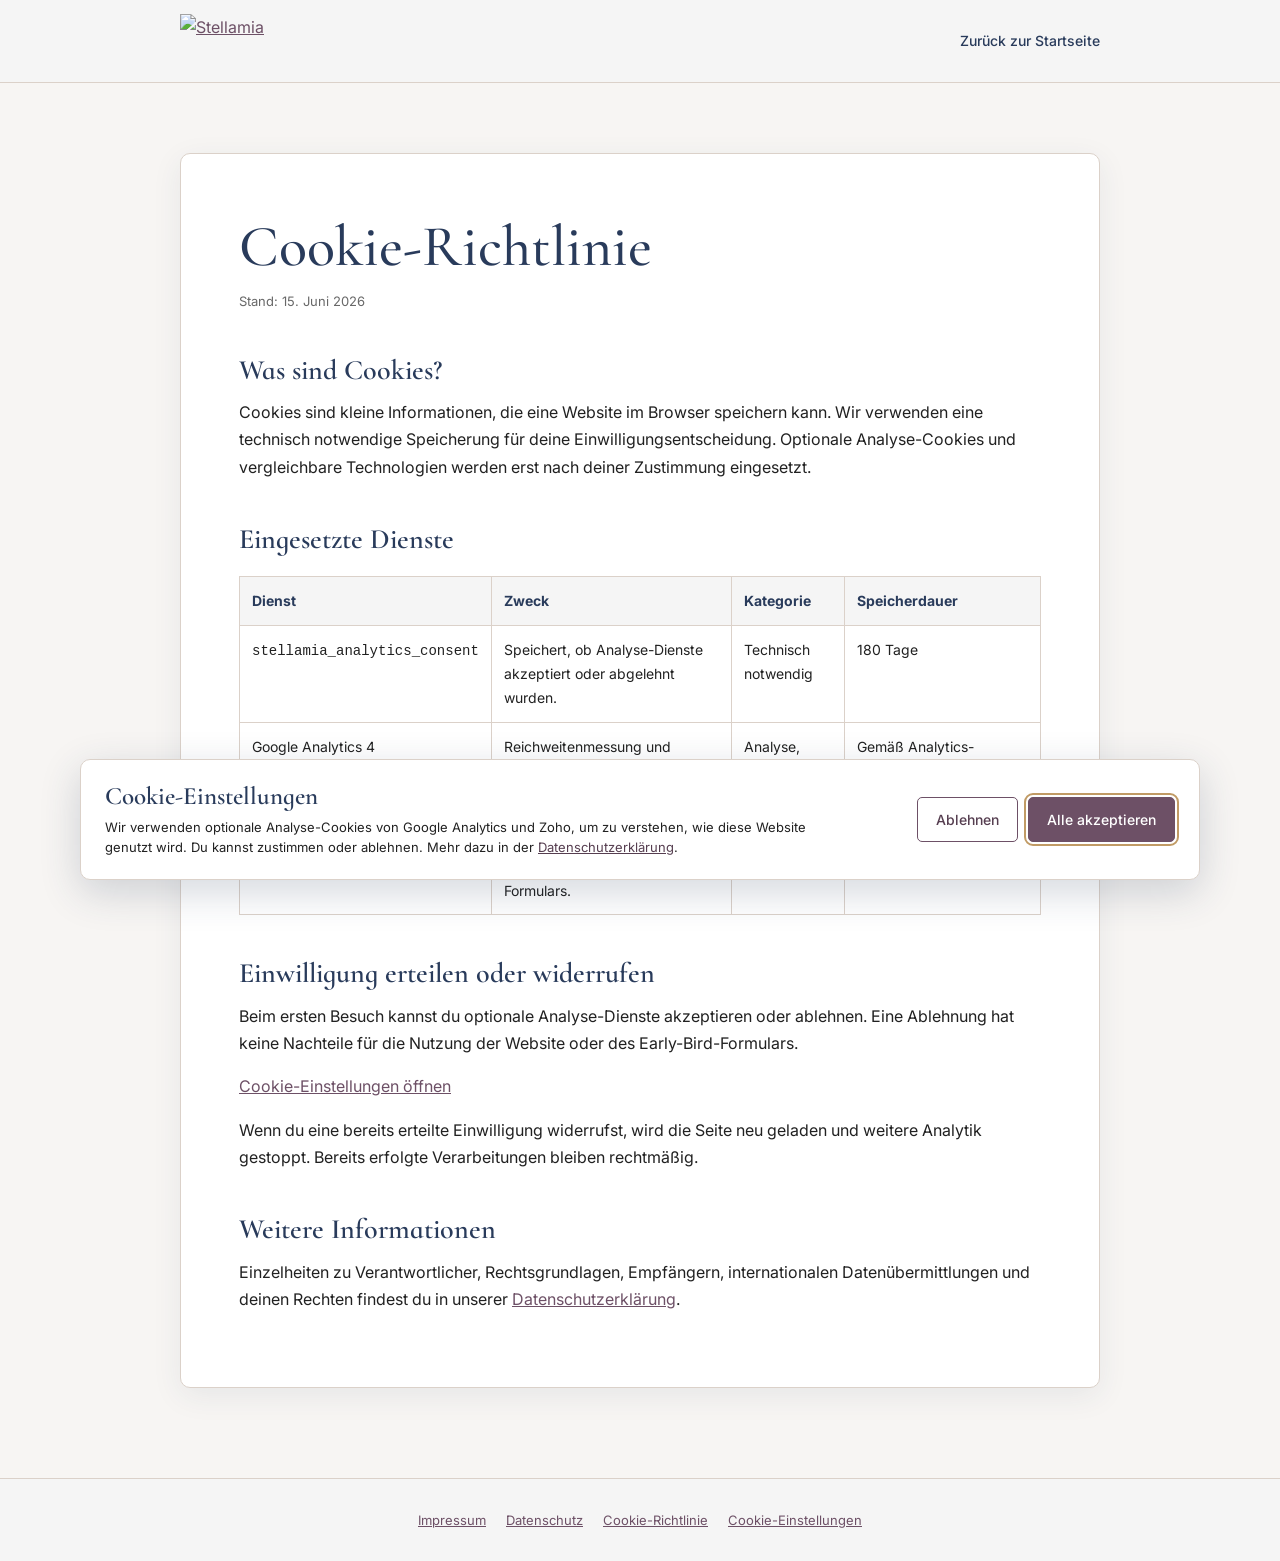
==== cookie-richtlinie.html @ c5b22623 "Implement cookie consent management and legal pages for GDPR compliance" ====
<!DOCTYPE html>
<html lang="de">
<head>
    <meta charset="UTF-8">
    <meta name="viewport" content="width=device-width, initial-scale=1.0">
    <title>Cookie-Richtlinie | Stellamia Crowdfunding</title>
    <meta name="description" content="Informationen zu Cookies und Analysediensten auf der Stellamia Crowdfunding-Website.">
    <meta name="robots" content="index, follow">
    <link rel="canonical" href="https://crowdfunding.stellamia.eu/cookie-richtlinie.html">
    <link rel="preconnect" href="https://fonts.googleapis.com">
    <link rel="preconnect" href="https://fonts.gstatic.com" crossorigin>
    <link href="https://fonts.googleapis.com/css2?family=Cormorant+Infant:wght@400;500;600&family=Inter:wght@300;400;500;600&display=swap" rel="stylesheet">
    <link rel="stylesheet" href="css/legal.css">
    <link rel="stylesheet" href="css/cookie-consent.css">
</head>
<body>
    <header class="legal-header">
        <div class="legal-header__inner">
            <a class="legal-logo" href="./" aria-label="Zur Stellamia Crowdfunding-Seite">
                <img src="https://stellamia.eu/wp-content/uploads/2025/03/Lunea-1.png" alt="Stellamia">
            </a>
            <a class="legal-back" href="./">Zurück zur Startseite</a>
        </div>
    </header>

    <main class="legal-main">
        <article class="legal-document">
            <h1>Cookie-Richtlinie</h1>
            <p class="legal-updated">Stand: 15. Juni 2026</p>

            <h2>Was sind Cookies?</h2>
            <p>Cookies sind kleine Informationen, die eine Website im Browser speichern kann. Wir verwenden eine technisch notwendige Speicherung für deine Einwilligungsentscheidung. Optionale Analyse-Cookies und vergleichbare Technologien werden erst nach deiner Zustimmung eingesetzt.</p>

            <h2>Eingesetzte Dienste</h2>
            <table class="legal-table">
                <thead>
                    <tr>
                        <th>Dienst</th>
                        <th>Zweck</th>
                        <th>Kategorie</th>
                        <th>Speicherdauer</th>
                    </tr>
                </thead>
                <tbody>
                    <tr>
                        <td><code>stellamia_analytics_consent</code></td>
                        <td>Speichert, ob Analyse-Dienste akzeptiert oder abgelehnt wurden.</td>
                        <td>Technisch notwendig</td>
                        <td>180 Tage</td>
                    </tr>
                    <tr>
                        <td>Google Analytics 4</td>
                        <td>Reichweitenmessung und Analyse der Websitenutzung.</td>
                        <td>Analyse, optional</td>
                        <td>Gemäß Analytics-Konfiguration und Google-Löschfristen</td>
                    </tr>
                    <tr>
                        <td>Zoho WebForm Analytics</td>
                        <td>Messung und technische Optimierung des Early-Bird-Formulars.</td>
                        <td>Analyse, optional</td>
                        <td>Gemäß Zoho-Konfiguration</td>
                    </tr>
                </tbody>
            </table>

            <h2>Einwilligung erteilen oder widerrufen</h2>
            <p>Beim ersten Besuch kannst du optionale Analyse-Dienste akzeptieren oder ablehnen. Eine Ablehnung hat keine Nachteile für die Nutzung der Website oder des Early-Bird-Formulars.</p>
            <p><a href="#" data-cookie-settings>Cookie-Einstellungen öffnen</a></p>
            <p>Wenn du eine bereits erteilte Einwilligung widerrufst, wird die Seite neu geladen und weitere Analytik gestoppt. Bereits erfolgte Verarbeitungen bleiben rechtmäßig.</p>

            <h2>Weitere Informationen</h2>
            <p>Einzelheiten zu Verantwortlicher, Rechtsgrundlagen, Empfängern, internationalen Datenübermittlungen und deinen Rechten findest du in unserer <a href="datenschutz.html">Datenschutzerklärung</a>.</p>
        </article>
    </main>

    <footer class="legal-footer">
        <nav class="legal-footer__inner" aria-label="Rechtliche Navigation">
            <a href="impressum.html">Impressum</a>
            <a href="datenschutz.html">Datenschutz</a>
            <a href="cookie-richtlinie.html">Cookie-Richtlinie</a>
            <a href="#" data-cookie-settings>Cookie-Einstellungen</a>
        </nav>
    </footer>
    <script src="scripts/cookie-consent.js?v=20260615-2"></script>
</body>
</html>
---- css/legal.css ----
:root {
    --color-navy: #293b5b;
    --color-purple: #6d5066;
    --color-beige: #dbd1c9;
    --color-cream: #f5f5f5;
    --color-offwhite: #f7f5f3;
    --color-text: #212121;
    --color-white: #ffffff;
    --font-serif: "Cormorant Infant", Georgia, serif;
    --font-sans: "Inter", -apple-system, BlinkMacSystemFont, "Segoe UI", sans-serif;
}

*,
*::before,
*::after {
    box-sizing: border-box;
}

html {
    scroll-behavior: smooth;
}

body {
    margin: 0;
    background: var(--color-offwhite);
    color: var(--color-text);
    font-family: var(--font-sans);
    line-height: 1.7;
}

a {
    color: var(--color-purple);
}

.legal-header,
.legal-footer {
    border-color: var(--color-beige);
    background: var(--color-cream);
}

.legal-header {
    border-bottom: 1px solid var(--color-beige);
}

.legal-header__inner,
.legal-footer__inner,
.legal-main {
    width: min(100% - 40px, 920px);
    margin: 0 auto;
}

.legal-header__inner {
    display: flex;
    align-items: center;
    justify-content: space-between;
    min-height: 82px;
    gap: 20px;
}

.legal-logo img {
    display: block;
    width: auto;
    height: 54px;
}

.legal-back {
    color: var(--color-navy);
    font-size: 14px;
    font-weight: 500;
    text-decoration: none;
}

.legal-main {
    padding: 70px 0 90px;
}

.legal-document {
    padding: clamp(26px, 5vw, 58px);
    border: 1px solid var(--color-beige);
    border-radius: 10px;
    background: var(--color-white);
    box-shadow: 0 8px 30px rgba(41, 59, 91, 0.08);
}

.legal-document h1,
.legal-document h2,
.legal-document h3 {
    color: var(--color-navy);
    font-family: var(--font-serif);
    line-height: 1.2;
}

.legal-document h1 {
    margin: 0 0 8px;
    font-size: clamp(38px, 7vw, 58px);
    font-weight: 500;
}

.legal-document h2 {
    margin: 42px 0 12px;
    font-size: 28px;
    font-weight: 600;
}

.legal-document h3 {
    margin: 28px 0 8px;
    font-size: 21px;
    font-weight: 600;
}

.legal-document p,
.legal-document ul {
    margin: 0 0 16px;
}

.legal-document ul {
    padding-left: 22px;
}

.legal-updated {
    margin-bottom: 36px;
    color: #686868;
    font-size: 13px;
}

.legal-address {
    font-style: normal;
}

.legal-table {
    width: 100%;
    margin: 20px 0 28px;
    border-collapse: collapse;
    font-size: 14px;
}

.legal-table th,
.legal-table td {
    padding: 12px;
    border: 1px solid var(--color-beige);
    text-align: left;
    vertical-align: top;
}

.legal-table th {
    background: var(--color-cream);
    color: var(--color-navy);
}

.legal-footer {
    padding: 30px 0;
    border-top: 1px solid var(--color-beige);
    font-size: 13px;
}

.legal-footer__inner {
    display: flex;
    flex-wrap: wrap;
    justify-content: center;
    gap: 10px 20px;
    text-align: center;
}

@media (max-width: 600px) {
    .legal-header__inner {
        min-height: 70px;
    }

    .legal-logo img {
        height: 45px;
    }

    .legal-main {
        padding: 28px 0 55px;
    }

    .legal-document {
        padding: 24px 20px;
    }

    .legal-table {
        display: block;
        overflow-x: auto;
    }
}
---- css/cookie-consent.css ----
.cookie-consent {
    position: fixed;
    z-index: 10000;
    right: 20px;
    bottom: 20px;
    left: 20px;
    color: #212121;
    font-family: "Inter", -apple-system, BlinkMacSystemFont, "Segoe UI", sans-serif;
}

.cookie-consent__content {
    display: flex;
    align-items: center;
    justify-content: space-between;
    width: min(100%, 1120px);
    margin: 0 auto;
    padding: 22px 24px;
    gap: 28px;
    border: 1px solid #dbd1c9;
    border-radius: 10px;
    background: #ffffff;
    box-shadow: 0 12px 40px rgba(41, 59, 91, 0.2);
}

.cookie-consent__text {
    max-width: 720px;
}

.cookie-consent__text h2 {
    margin: 0 0 6px;
    color: #293b5b;
    font-family: "Cormorant Infant", Georgia, serif;
    font-size: 25px;
    font-weight: 600;
    line-height: 1.15;
}

.cookie-consent__text p {
    margin: 0;
    font-size: 13px;
    line-height: 1.55;
}

.cookie-consent__text a {
    color: #563e50;
    text-decoration: underline;
}

.cookie-consent__actions {
    display: flex;
    flex: 0 0 auto;
    gap: 10px;
}

.cookie-consent__button {
    min-height: 44px;
    padding: 10px 18px;
    border: 1px solid #6d5066;
    border-radius: 5px;
    font: inherit;
    font-size: 14px;
    font-weight: 500;
    cursor: pointer;
}

.cookie-consent__button--primary {
    background: #6d5066;
    color: #ffffff;
}

.cookie-consent__button--secondary {
    background: #ffffff;
    color: #563e50;
}

.cookie-consent__button:hover,
.cookie-consent__button:focus-visible {
    outline: 2px solid #c19b65;
    outline-offset: 2px;
}

@media (max-width: 720px) {
    .cookie-consent {
        right: 10px;
        bottom: 10px;
        left: 10px;
    }

    .cookie-consent__content,
    .cookie-consent__actions {
        flex-direction: column;
        align-items: stretch;
    }

    .cookie-consent__content {
        padding: 18px;
        gap: 18px;
    }

    .cookie-consent__actions {
        gap: 8px;
    }

    .cookie-consent__button {
        width: 100%;
    }
}
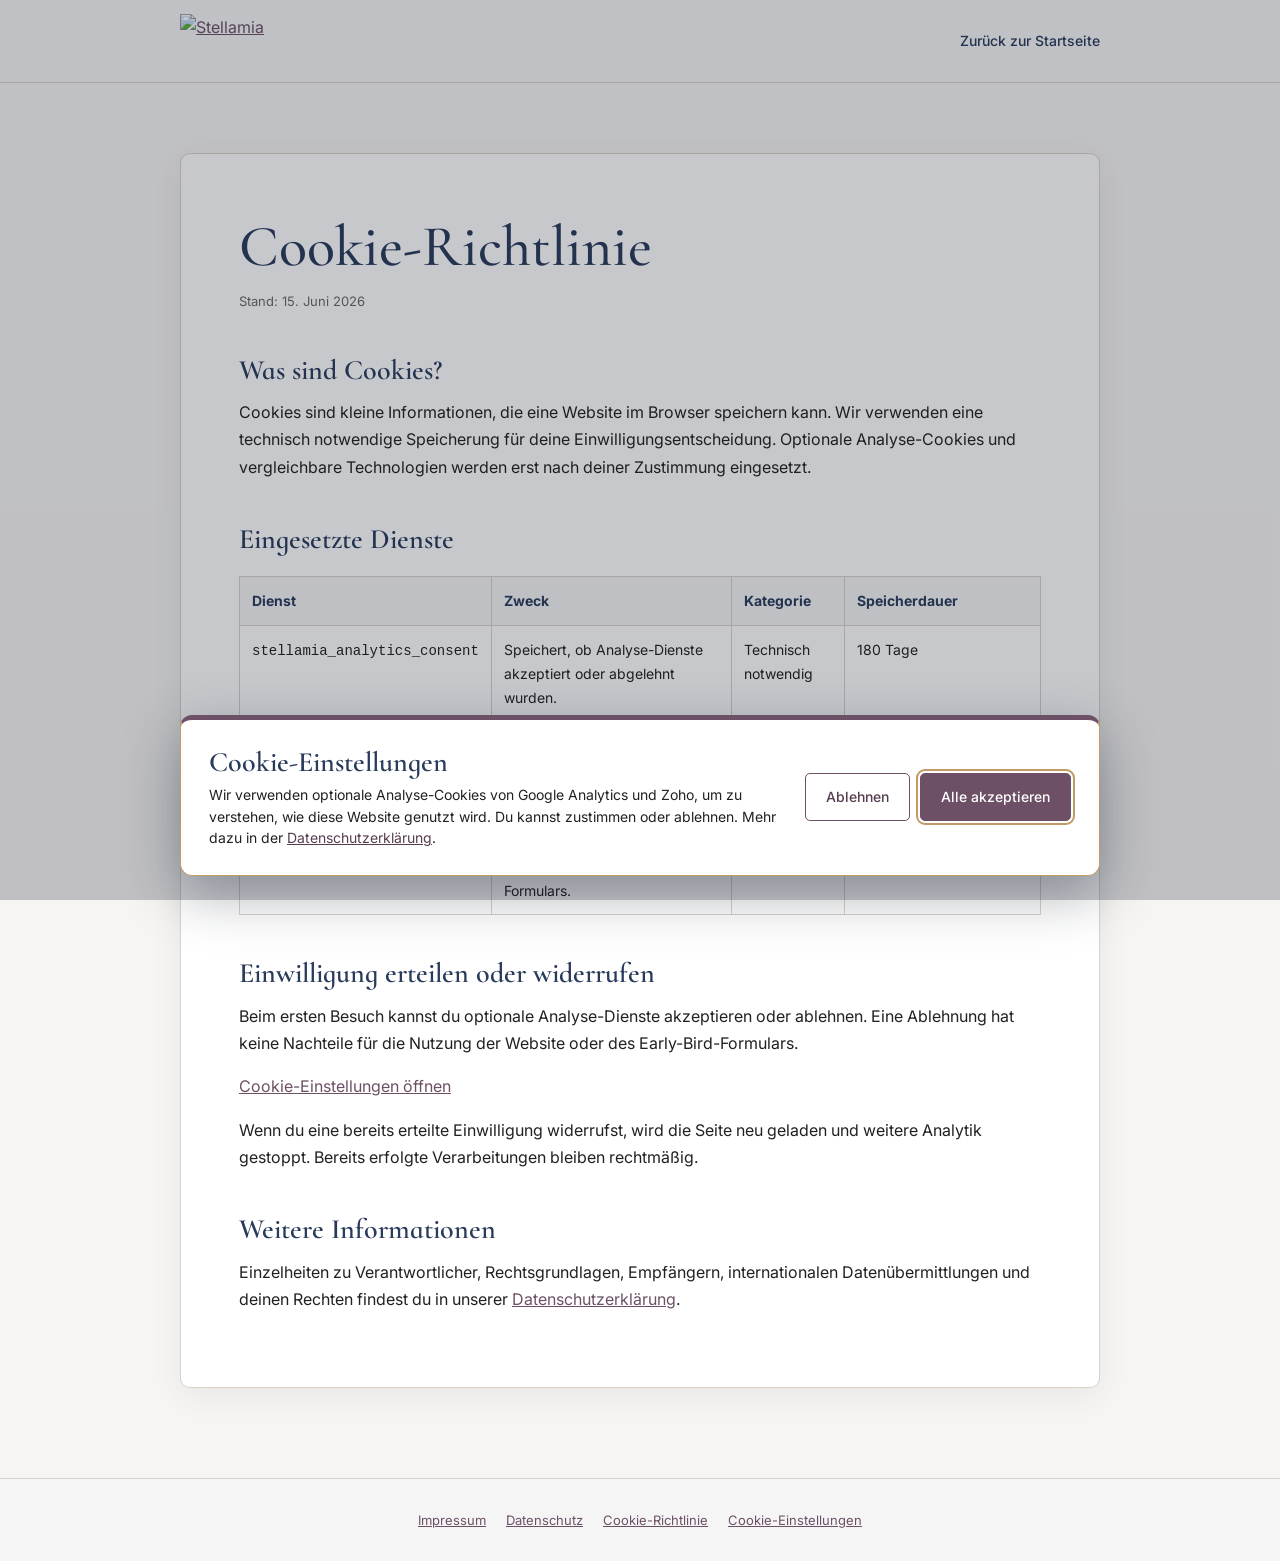
==== commit dad976df: "Update privacy settings stylesheet version and enhance cookie consent styles" ====
--- a/cookie-richtlinie.html
+++ b/cookie-richtlinie.html
@@ -11,7 +11,7 @@
     <link rel="preconnect" href="https://fonts.gstatic.com" crossorigin>
     <link href="https://fonts.googleapis.com/css2?family=Cormorant+Infant:wght@400;500;600&family=Inter:wght@300;400;500;600&display=swap" rel="stylesheet">
     <link rel="stylesheet" href="css/legal.css">
-    <link rel="stylesheet" href="css/cookie-consent.css">
+    <link rel="stylesheet" href="css/privacy-settings.css?v=20260615-2">
 </head>
 <body>
     <header class="legal-header">
@@ -81,6 +81,6 @@
             <a href="#" data-cookie-settings>Cookie-Einstellungen</a>
         </nav>
     </footer>
-    <script src="scripts/cookie-consent.js?v=20260615-2"></script>
+    <script src="scripts/privacy-settings.js?v=20260615-1"></script>
 </body>
 </html>
--- a/css/privacy-settings.css
+++ b/css/privacy-settings.css
@@ -0,0 +1,125 @@
+.cookie-consent {
+    position: fixed;
+    z-index: 10000;
+    inset: 0;
+    display: flex;
+    align-items: flex-end;
+    justify-content: center;
+    padding: 24px;
+    background: rgba(20, 28, 43, 0.24);
+    color: #212121;
+    font-family: "Inter", -apple-system, BlinkMacSystemFont, "Segoe UI", sans-serif;
+    pointer-events: none;
+}
+
+.cookie-consent__content {
+    display: flex;
+    align-items: center;
+    justify-content: space-between;
+    width: min(100%, 920px);
+    padding: 26px 28px;
+    gap: 28px;
+    border: 1px solid #c19b65;
+    border-top: 5px solid #6d5066;
+    border-radius: 12px;
+    background: #ffffff;
+    box-shadow: 0 18px 55px rgba(20, 28, 43, 0.35);
+    animation: cookie-consent-enter 0.35s ease-out;
+    pointer-events: auto;
+}
+
+.cookie-consent__text {
+    max-width: 720px;
+}
+
+.cookie-consent__text h2 {
+    margin: 0 0 6px;
+    color: #293b5b;
+    font-family: "Cormorant Infant", Georgia, serif;
+    font-size: 28px;
+    font-weight: 600;
+    line-height: 1.15;
+}
+
+.cookie-consent__text p {
+    margin: 0;
+    font-size: 14px;
+    line-height: 1.55;
+}
+
+.cookie-consent__text a {
+    color: #563e50;
+    text-decoration: underline;
+}
+
+.cookie-consent__actions {
+    display: flex;
+    flex: 0 0 auto;
+    gap: 10px;
+}
+
+.cookie-consent__button {
+    min-height: 44px;
+    padding: 11px 20px;
+    border: 1px solid #6d5066;
+    border-radius: 5px;
+    font: inherit;
+    font-size: 14px;
+    font-weight: 500;
+    cursor: pointer;
+}
+
+.cookie-consent__button--primary {
+    background: #6d5066;
+    color: #ffffff;
+}
+
+.cookie-consent__button--secondary {
+    background: #ffffff;
+    color: #563e50;
+}
+
+.cookie-consent__button:hover,
+.cookie-consent__button:focus-visible {
+    outline: 2px solid #c19b65;
+    outline-offset: 2px;
+}
+
+@keyframes cookie-consent-enter {
+    from {
+        opacity: 0;
+        transform: translateY(24px);
+    }
+
+    to {
+        opacity: 1;
+        transform: translateY(0);
+    }
+}
+
+@media (max-width: 720px) {
+    .cookie-consent {
+        padding: 10px;
+    }
+
+    .cookie-consent__content,
+    .cookie-consent__actions {
+        flex-direction: column;
+        align-items: stretch;
+    }
+
+    .cookie-consent__content {
+        max-height: calc(100vh - 20px);
+        padding: 22px 18px;
+        gap: 18px;
+        overflow-y: auto;
+    }
+
+    .cookie-consent__actions {
+        gap: 8px;
+    }
+
+    .cookie-consent__button {
+        width: 100%;
+    }
+}
